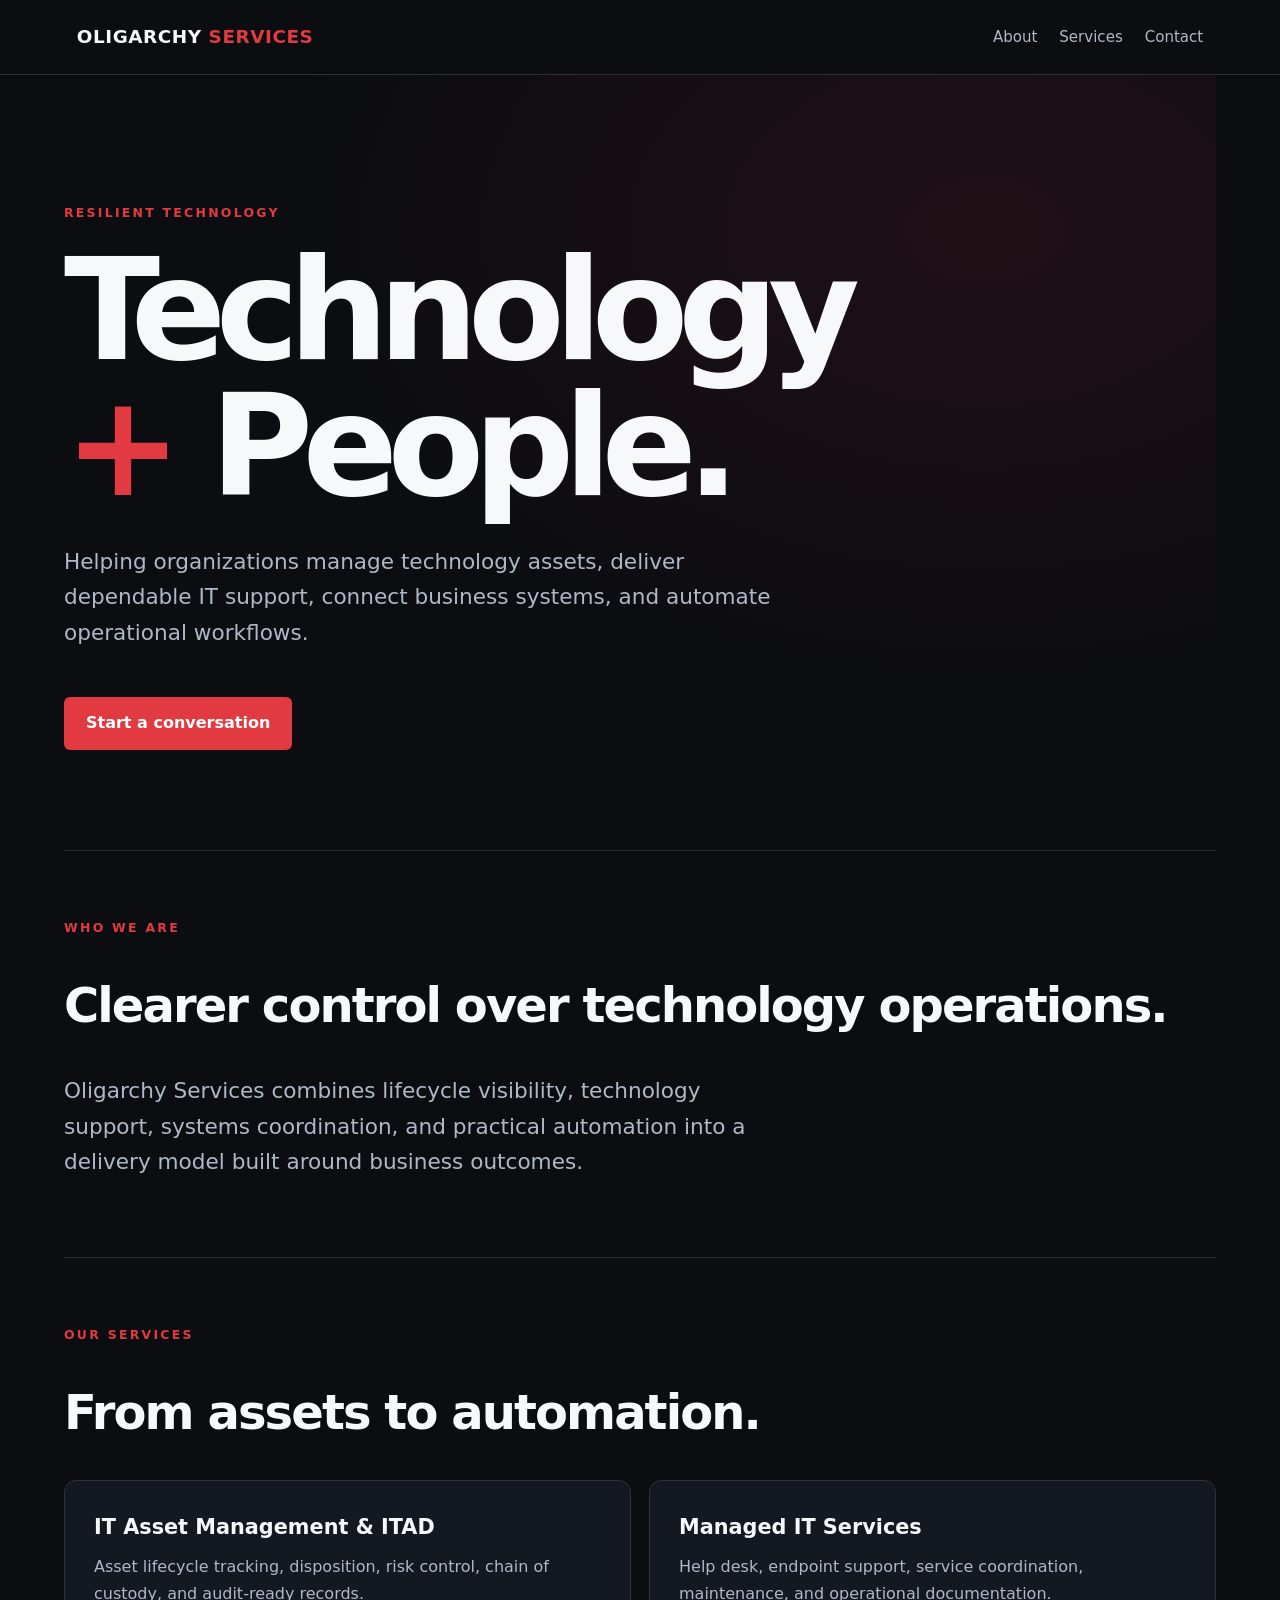
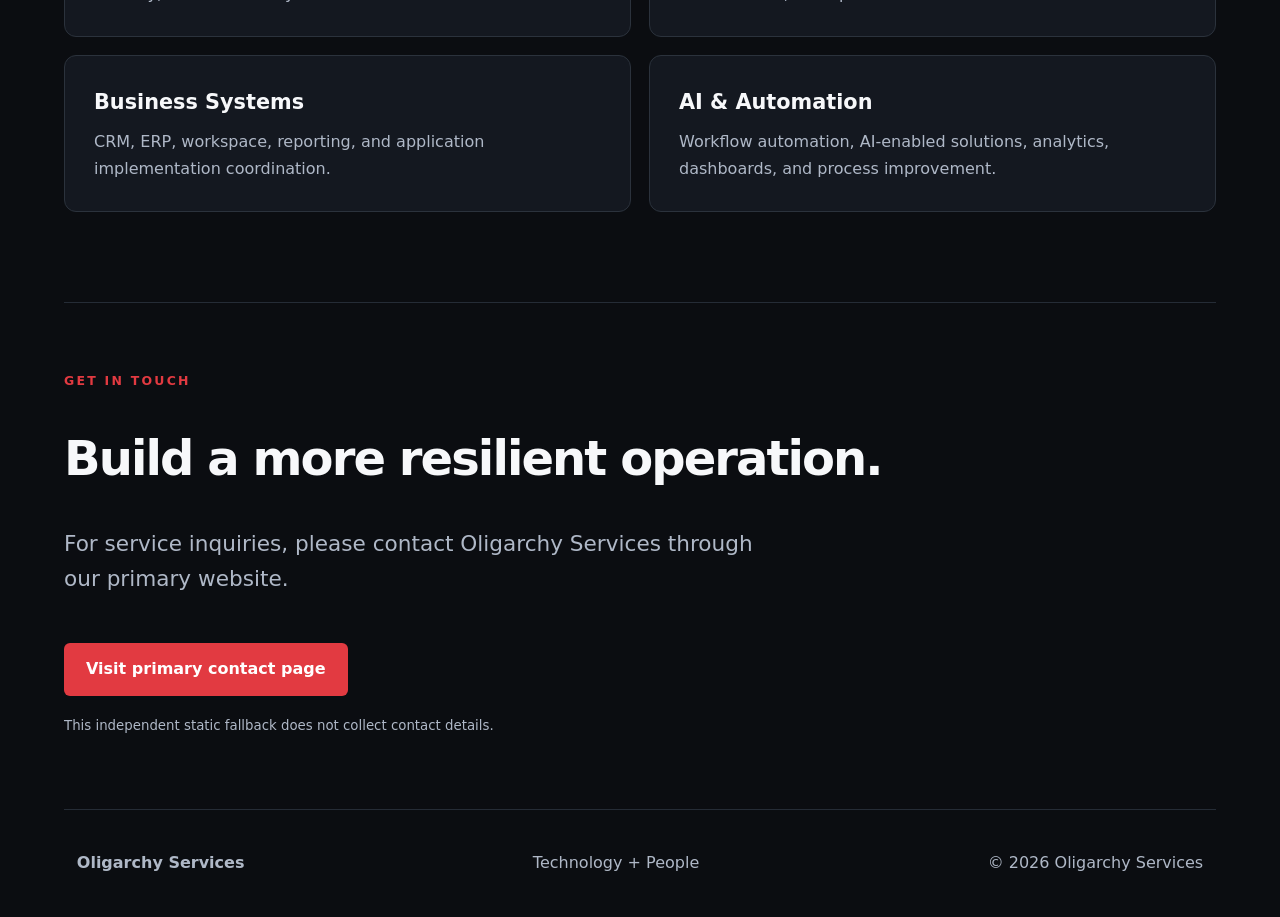
==== index.html @ 3f0e537e "Set up standalone static GitHub Pages fallback: index.html" ====
<!doctype html>
<html lang="en"><head><meta charset="utf-8"><meta name="viewport" content="width=device-width,initial-scale=1">
<title>Oligarchy Services | Technology + People</title><meta name="description" content="IT asset lifecycle, managed services, business systems, and AI automation from Oligarchy Services.">
<style>
:root{color-scheme:dark;--bg:#0b0d11;--panel:#141820;--ink:#f7f8fa;--muted:#afb8c7;--red:#e23a41}
*{box-sizing:border-box}html{scroll-behavior:smooth}body{margin:0;background:var(--bg);color:var(--ink);font:16px/1.65 system-ui,-apple-system,Segoe UI,sans-serif}a{color:inherit;text-decoration:none}a:hover{text-decoration:underline}
header{display:flex;align-items:center;justify-content:space-between;gap:20px;padding:22px max(24px,6vw);border-bottom:1px solid #2a303c}
.brand{font-weight:800;letter-spacing:.03em;font-size:1.15rem} .brand b{color:var(--red)}nav{display:flex;gap:22px;flex-wrap:wrap;color:var(--muted);font-size:.94rem}
main{max-width:1200px;margin:auto;padding:0 24px}.hero{padding:115px 0 100px;background:radial-gradient(ellipse at 80% 20%,#42151e60,transparent 55%)}
.kicker{text-transform:uppercase;letter-spacing:.18em;color:var(--red);font-weight:700;font-size:.78rem}
h1{font-size:clamp(3.8rem,11vw,8.8rem);line-height:.96;letter-spacing:-.075em;margin:20px 0 30px}h1 span{color:var(--red)}
.lead{font-size:clamp(1.08rem,2vw,1.35rem);color:var(--muted);max-width:730px}
.button{display:inline-block;background:var(--red);padding:13px 22px;border-radius:6px;font-weight:700;margin-top:25px;color:white}
section{padding:55px 0;border-bottom:1px solid #252c36}h2{font-size:clamp(2rem,4vw,3rem);line-height:1.14;letter-spacing:-.04em}
.grid{display:grid;grid-template-columns:repeat(2,minmax(0,1fr));gap:18px;margin:35px 0}.card{background:var(--panel);border:1px solid #2b323c;border-radius:12px;padding:29px}.card h3{font-size:1.3rem;margin:0 0 10px}.card p{color:var(--muted);margin:0}
footer{padding:40px max(24px,6vw);color:var(--muted);display:flex;justify-content:space-between;gap:24px;flex-wrap:wrap}
small{color:var(--muted)}@media(max-width:680px){header{align-items:flex-start;flex-direction:column}.hero{padding:75px 0}.grid{grid-template-columns:1fr}nav{gap:12px}}
</style></head><body>
<header><a class="brand" href="./">OLIGARCHY <b>SERVICES</b></a><nav aria-label="Main navigation"><a href="#about">About</a><a href="#services">Services</a><a href="#contact">Contact</a></nav></header>
<main><section class="hero"><p class="kicker">Resilient technology</p><h1>Technology<br><span>+</span> People.</h1><p class="lead">Helping organizations manage technology assets, deliver dependable IT support, connect business systems, and automate operational workflows.</p><a class="button" href="#contact">Start a conversation</a></section>
<section id="about"><p class="kicker">Who we are</p><h2>Clearer control over technology operations.</h2><p class="lead">Oligarchy Services combines lifecycle visibility, technology support, systems coordination, and practical automation into a delivery model built around business outcomes.</p></section>
<section id="services"><p class="kicker">Our services</p><h2>From assets to automation.</h2><div class="grid">
<article class="card"><h3>IT Asset Management & ITAD</h3><p>Asset lifecycle tracking, disposition, risk control, chain of custody, and audit-ready records.</p></article>
<article class="card"><h3>Managed IT Services</h3><p>Help desk, endpoint support, service coordination, maintenance, and operational documentation.</p></article>
<article class="card"><h3>Business Systems</h3><p>CRM, ERP, workspace, reporting, and application implementation coordination.</p></article>
<article class="card"><h3>AI & Automation</h3><p>Workflow automation, AI-enabled solutions, analytics, dashboards, and process improvement.</p></article>
</div></section>
<section id="contact"><p class="kicker">Get in touch</p><h2>Build a more resilient operation.</h2><p class="lead">For service inquiries, please contact Oligarchy Services through our primary website.</p><a class="button" href="https://oligarchyservices.com/contact.html">Visit primary contact page</a><p><small>This independent static fallback does not collect contact details.</small></p></section></main>
<footer><strong>Oligarchy Services</strong><span>Technology + People</span><span>© <span id="year">2026</span> Oligarchy Services</span></footer><script>document.getElementById('year').textContent=new Date().getFullYear()</script>
</body></html>
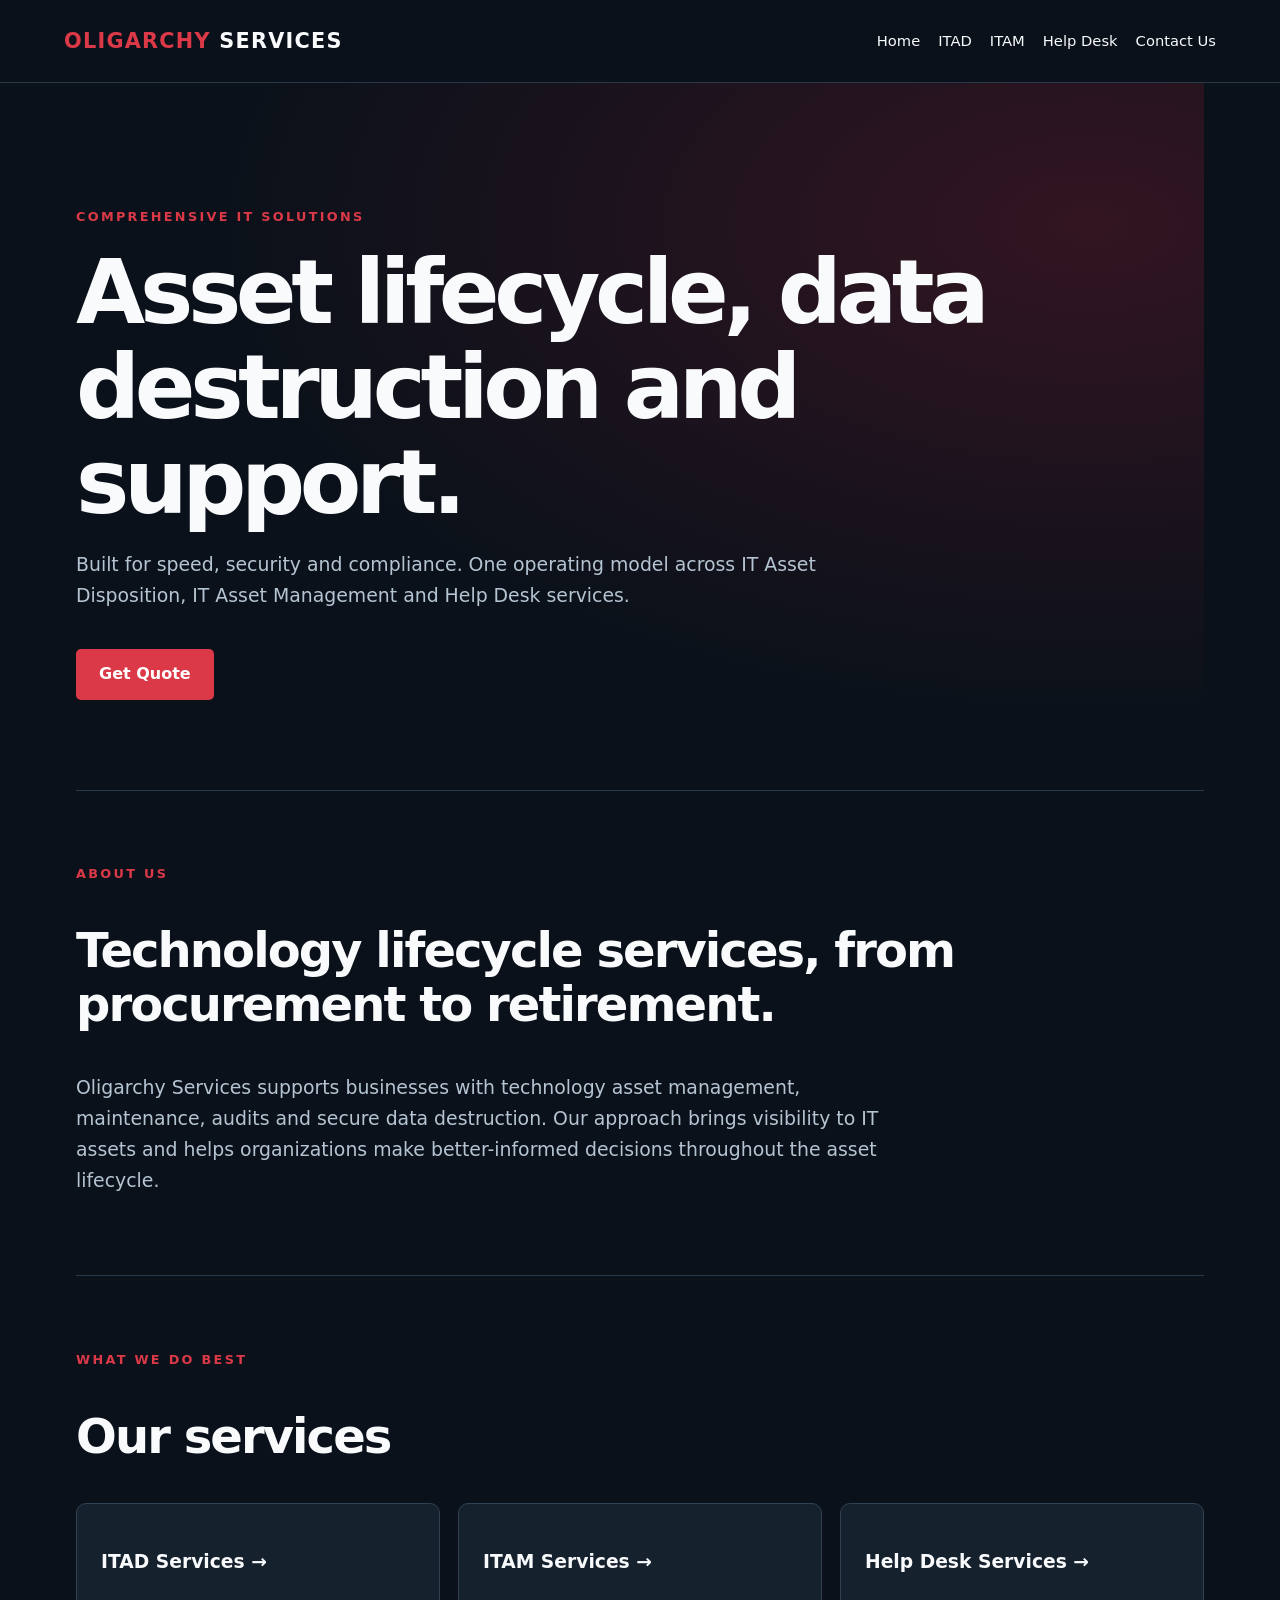
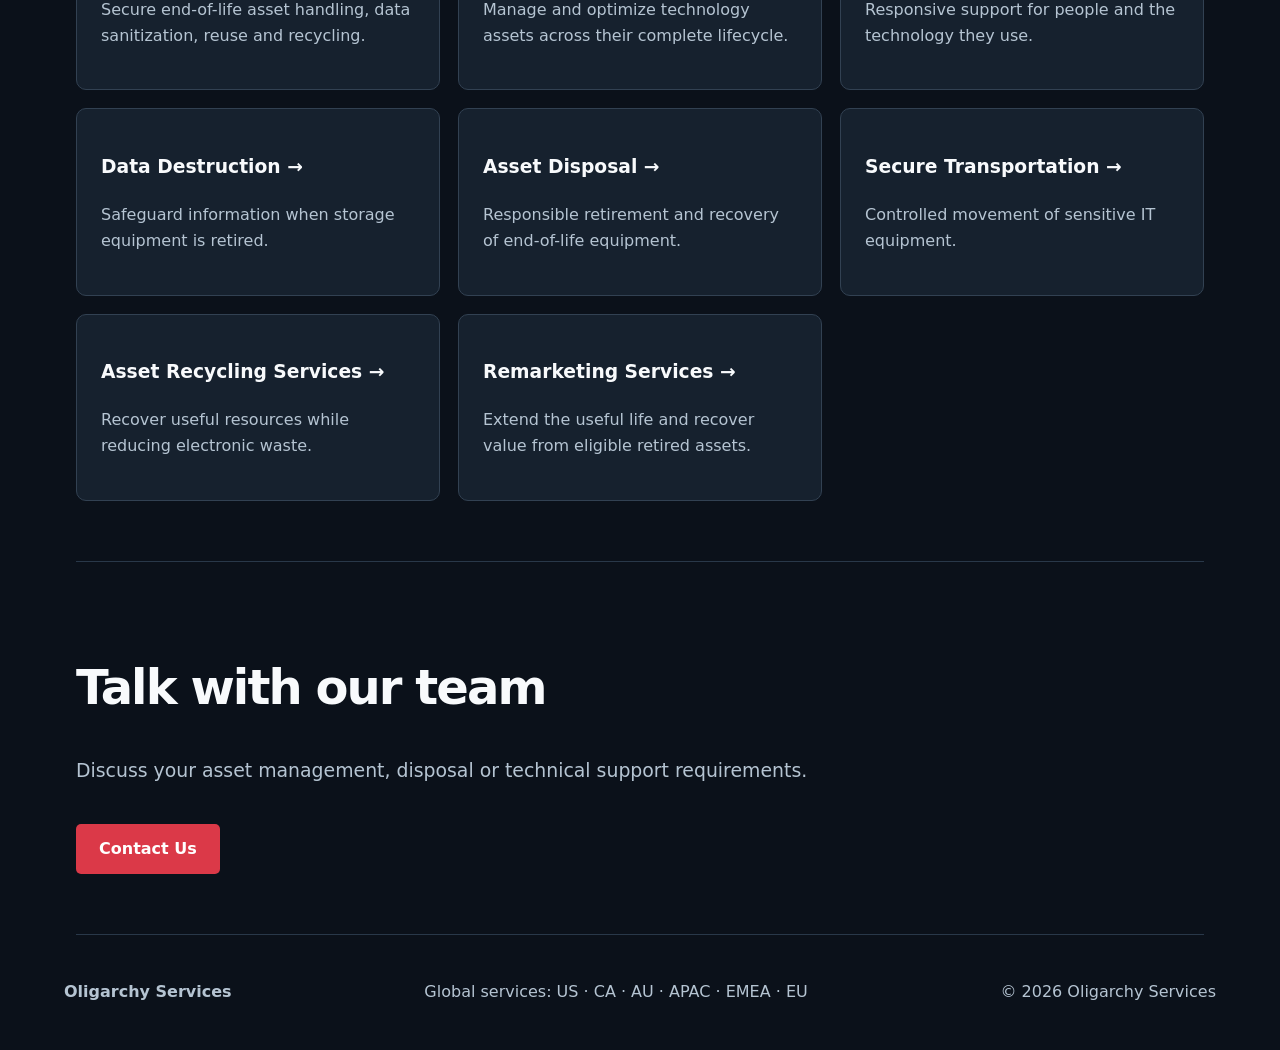
==== commit 56269ed0: "Recreate live Oligarchy public website: index.html" ====
--- a/index.html
+++ b/index.html
@@ -1,30 +1 @@
-<!doctype html>
-<html lang="en"><head><meta charset="utf-8"><meta name="viewport" content="width=device-width,initial-scale=1">
-<title>Oligarchy Services | Technology + People</title><meta name="description" content="IT asset lifecycle, managed services, business systems, and AI automation from Oligarchy Services.">
-<style>
-:root{color-scheme:dark;--bg:#0b0d11;--panel:#141820;--ink:#f7f8fa;--muted:#afb8c7;--red:#e23a41}
-*{box-sizing:border-box}html{scroll-behavior:smooth}body{margin:0;background:var(--bg);color:var(--ink);font:16px/1.65 system-ui,-apple-system,Segoe UI,sans-serif}a{color:inherit;text-decoration:none}a:hover{text-decoration:underline}
-header{display:flex;align-items:center;justify-content:space-between;gap:20px;padding:22px max(24px,6vw);border-bottom:1px solid #2a303c}
-.brand{font-weight:800;letter-spacing:.03em;font-size:1.15rem} .brand b{color:var(--red)}nav{display:flex;gap:22px;flex-wrap:wrap;color:var(--muted);font-size:.94rem}
-main{max-width:1200px;margin:auto;padding:0 24px}.hero{padding:115px 0 100px;background:radial-gradient(ellipse at 80% 20%,#42151e60,transparent 55%)}
-.kicker{text-transform:uppercase;letter-spacing:.18em;color:var(--red);font-weight:700;font-size:.78rem}
-h1{font-size:clamp(3.8rem,11vw,8.8rem);line-height:.96;letter-spacing:-.075em;margin:20px 0 30px}h1 span{color:var(--red)}
-.lead{font-size:clamp(1.08rem,2vw,1.35rem);color:var(--muted);max-width:730px}
-.button{display:inline-block;background:var(--red);padding:13px 22px;border-radius:6px;font-weight:700;margin-top:25px;color:white}
-section{padding:55px 0;border-bottom:1px solid #252c36}h2{font-size:clamp(2rem,4vw,3rem);line-height:1.14;letter-spacing:-.04em}
-.grid{display:grid;grid-template-columns:repeat(2,minmax(0,1fr));gap:18px;margin:35px 0}.card{background:var(--panel);border:1px solid #2b323c;border-radius:12px;padding:29px}.card h3{font-size:1.3rem;margin:0 0 10px}.card p{color:var(--muted);margin:0}
-footer{padding:40px max(24px,6vw);color:var(--muted);display:flex;justify-content:space-between;gap:24px;flex-wrap:wrap}
-small{color:var(--muted)}@media(max-width:680px){header{align-items:flex-start;flex-direction:column}.hero{padding:75px 0}.grid{grid-template-columns:1fr}nav{gap:12px}}
-</style></head><body>
-<header><a class="brand" href="./">OLIGARCHY <b>SERVICES</b></a><nav aria-label="Main navigation"><a href="#about">About</a><a href="#services">Services</a><a href="#contact">Contact</a></nav></header>
-<main><section class="hero"><p class="kicker">Resilient technology</p><h1>Technology<br><span>+</span> People.</h1><p class="lead">Helping organizations manage technology assets, deliver dependable IT support, connect business systems, and automate operational workflows.</p><a class="button" href="#contact">Start a conversation</a></section>
-<section id="about"><p class="kicker">Who we are</p><h2>Clearer control over technology operations.</h2><p class="lead">Oligarchy Services combines lifecycle visibility, technology support, systems coordination, and practical automation into a delivery model built around business outcomes.</p></section>
-<section id="services"><p class="kicker">Our services</p><h2>From assets to automation.</h2><div class="grid">
-<article class="card"><h3>IT Asset Management & ITAD</h3><p>Asset lifecycle tracking, disposition, risk control, chain of custody, and audit-ready records.</p></article>
-<article class="card"><h3>Managed IT Services</h3><p>Help desk, endpoint support, service coordination, maintenance, and operational documentation.</p></article>
-<article class="card"><h3>Business Systems</h3><p>CRM, ERP, workspace, reporting, and application implementation coordination.</p></article>
-<article class="card"><h3>AI & Automation</h3><p>Workflow automation, AI-enabled solutions, analytics, dashboards, and process improvement.</p></article>
-</div></section>
-<section id="contact"><p class="kicker">Get in touch</p><h2>Build a more resilient operation.</h2><p class="lead">For service inquiries, please contact Oligarchy Services through our primary website.</p><a class="button" href="https://oligarchyservices.com/contact.html">Visit primary contact page</a><p><small>This independent static fallback does not collect contact details.</small></p></section></main>
-<footer><strong>Oligarchy Services</strong><span>Technology + People</span><span>© <span id="year">2026</span> Oligarchy Services</span></footer><script>document.getElementById('year').textContent=new Date().getFullYear()</script>
-</body></html>+<!doctype html><html lang="en"><head><meta charset="utf-8"><meta name="viewport" content="width=device-width,initial-scale=1"><title>IT Asset Lifecycle Management | Oligarchy Services</title><meta name="description" content="Oligarchy Services IT asset lifecycle management, secure data destruction and help desk support."><link rel="stylesheet" href="/assets/site.css"></head><body><header><a class="brand" href="/"><span>OLIGARCHY</span> SERVICES</a><nav aria-label="Main navigation"><a href="/">Home</a><a href="/itad.html">ITAD</a><a href="/itam.html">ITAM</a><a href="/help-desk.html">Help Desk</a><a href="/contact.html">Contact Us</a></nav></header><main><section class="hero"><p class="eyebrow">Comprehensive IT solutions</p><h1>Asset lifecycle, data destruction and support.</h1><p class="lead">Built for speed, security and compliance. One operating model across IT Asset Disposition, IT Asset Management and Help Desk services.</p><a class="button" href="/contact.html">Get Quote</a></section><section><p class="eyebrow">About us</p><h2>Technology lifecycle services, from procurement to retirement.</h2><p class="lead">Oligarchy Services supports businesses with technology asset management, maintenance, audits and secure data destruction. Our approach brings visibility to IT assets and helps organizations make better-informed decisions throughout the asset lifecycle.</p></section><section><p class="eyebrow">What we do best</p><h2>Our services</h2><div class="grid"><a class="card" href="/itad.html"><h3>ITAD Services →</h3><p>Secure end-of-life asset handling, data sanitization, reuse and recycling.</p></a><a class="card" href="/itam.html"><h3>ITAM Services →</h3><p>Manage and optimize technology assets across their complete lifecycle.</p></a><a class="card" href="/help-desk.html"><h3>Help Desk Services →</h3><p>Responsive support for people and the technology they use.</p></a><a class="card" href="/data-destruction.html"><h3>Data Destruction →</h3><p>Safeguard information when storage equipment is retired.</p></a><a class="card" href="/asset-disposal.html"><h3>Asset Disposal →</h3><p>Responsible retirement and recovery of end-of-life equipment.</p></a><a class="card" href="/secure-transportation.html"><h3>Secure Transportation →</h3><p>Controlled movement of sensitive IT equipment.</p></a><a class="card" href="/asset-recycling-services.html"><h3>Asset Recycling Services →</h3><p>Recover useful resources while reducing electronic waste.</p></a><a class="card" href="/remarketing-services.html"><h3>Remarketing Services →</h3><p>Extend the useful life and recover value from eligible retired assets.</p></a></div></section><section><h2>Talk with our team</h2><p class="lead">Discuss your asset management, disposal or technical support requirements.</p><a class="button" href="/contact.html">Contact Us</a></section></main><footer><strong>Oligarchy Services</strong><span>Global services: US · CA · AU · APAC · EMEA · EU</span><span>© <span id="year">2026</span> Oligarchy Services</span></footer><script>document.getElementById('year').textContent=new Date().getFullYear()</script></body></html>
--- a/assets/site.css
+++ b/assets/site.css
@@ -0,0 +1 @@
+:root{color-scheme:dark;--bg:#0b111a;--panel:#16212e;--ink:#f8fafc;--muted:#b5c4d2;--accent:#db3948}*{box-sizing:border-box}html{scroll-behavior:smooth}body{margin:0;background:var(--bg);color:var(--ink);font:16px/1.65 system-ui,Arial,sans-serif}a{color:inherit;text-decoration:none}a:hover{color:#ff727a}header{display:flex;align-items:center;justify-content:space-between;padding:24px max(25px,5vw);gap:20px;border-bottom:1px solid #293849;flex-wrap:wrap}.brand{font-weight:900;font-size:1.3rem;letter-spacing:.06em}.brand span,.eyebrow{color:var(--accent)}nav{display:flex;flex-wrap:wrap;gap:18px;font-size:.92rem}main{max-width:1180px;margin:auto;padding:0 26px}.hero{padding:110px 0 90px;background:radial-gradient(ellipse at 90% 20%,#6f1b2d65,transparent 60%)}.eyebrow{text-transform:uppercase;font-size:.8rem;letter-spacing:.18em;font-weight:800}h1{font-size:clamp(2.8rem,7vw,6.3rem);line-height:1.06;letter-spacing:-.06em;margin:18px 0}h2{font-size:clamp(1.8rem,4vw,3rem);line-height:1.12;letter-spacing:-.04em}p{max-width:820px} .lead{font-size:1.18rem;color:var(--muted)}section{padding:60px 0;border-bottom:1px solid #293849}.button{display:inline-block;padding:12px 23px;background:var(--accent);color:white;border-radius:5px;font-weight:750;margin-top:19px}.grid{display:grid;grid-template-columns:repeat(3,minmax(0,1fr));gap:18px}.card{background:var(--panel);padding:24px;border:1px solid #324152;border-radius:10px;display:block}.card p{color:var(--muted)}footer{padding:44px max(25px,5vw);display:flex;gap:20px;justify-content:space-between;flex-wrap:wrap;color:var(--muted)}.contact a{color:#ff8a91}@media(max-width:780px){.grid{grid-template-columns:1fr 1fr}.hero{padding:70px 0}}@media(max-width:540px){.grid{grid-template-columns:1fr}nav{gap:12px}section{padding:42px 0}}
